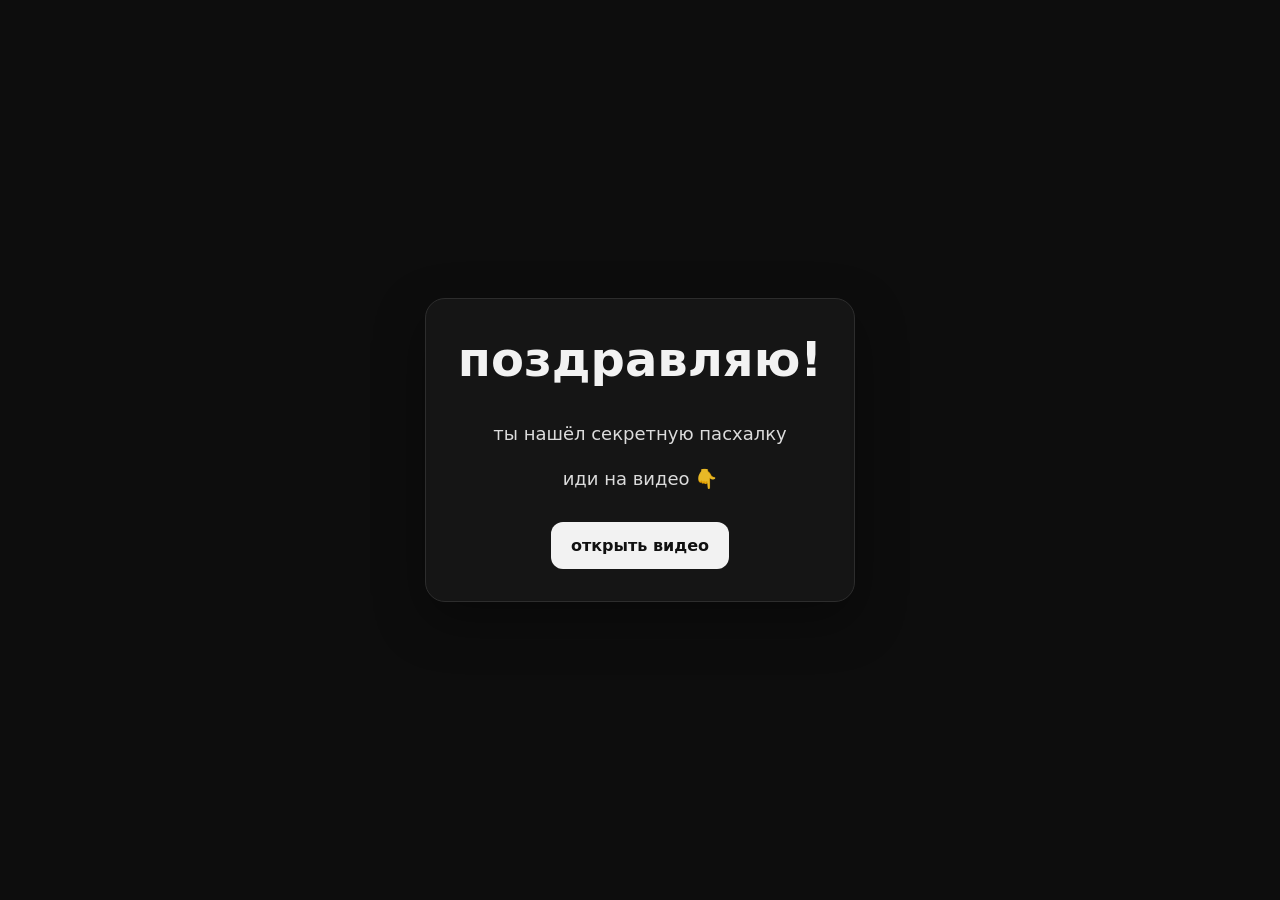
==== index.html @ 263fc194 "Add files via upload" ====
<!doctype html>
<html lang="ru">
<head>
  <meta charset="utf-8">
  <meta name="viewport" content="width=device-width,initial-scale=1">
  <title>секретная пасхалка</title>
  <style>
    body {
      margin: 0;
      min-height: 100vh;
      display: grid;
      place-items: center;
      background: #0d0d0d;
      color: #f2f2f2;
      font-family: system-ui, -apple-system, BlinkMacSystemFont, "Segoe UI", sans-serif;
      text-align: center;
      padding: 24px;
      box-sizing: border-box;
    }
    .card {
      max-width: 620px;
      padding: 32px;
      border: 1px solid #2d2d2d;
      border-radius: 20px;
      background: #151515;
      box-shadow: 0 18px 50px rgba(0,0,0,.35);
    }
    h1 {
      margin-top: 0;
      font-size: clamp(28px, 6vw, 48px);
    }
    p {
      font-size: 18px;
      line-height: 1.5;
      opacity: .9;
    }
    a {
      display: inline-block;
      margin-top: 12px;
      padding: 14px 20px;
      border-radius: 12px;
      background: #f2f2f2;
      color: #111;
      text-decoration: none;
      font-weight: 700;
    }
    a:hover {
      transform: translateY(-1px);
    }
  </style>
</head>
<body>
  <main class="card">
    <h1>поздравляю!</h1>
    <p>ты нашёл секретную пасхалку</p>
    <p>иди на видео 👇</p>
    <a href="https://youtube.com/shorts/VaSS7awDIaw?si=3-Z02sY23gAnIXRh" target="_blank" rel="noopener noreferrer">открыть видео</a>
  </main>
</body>
</html>
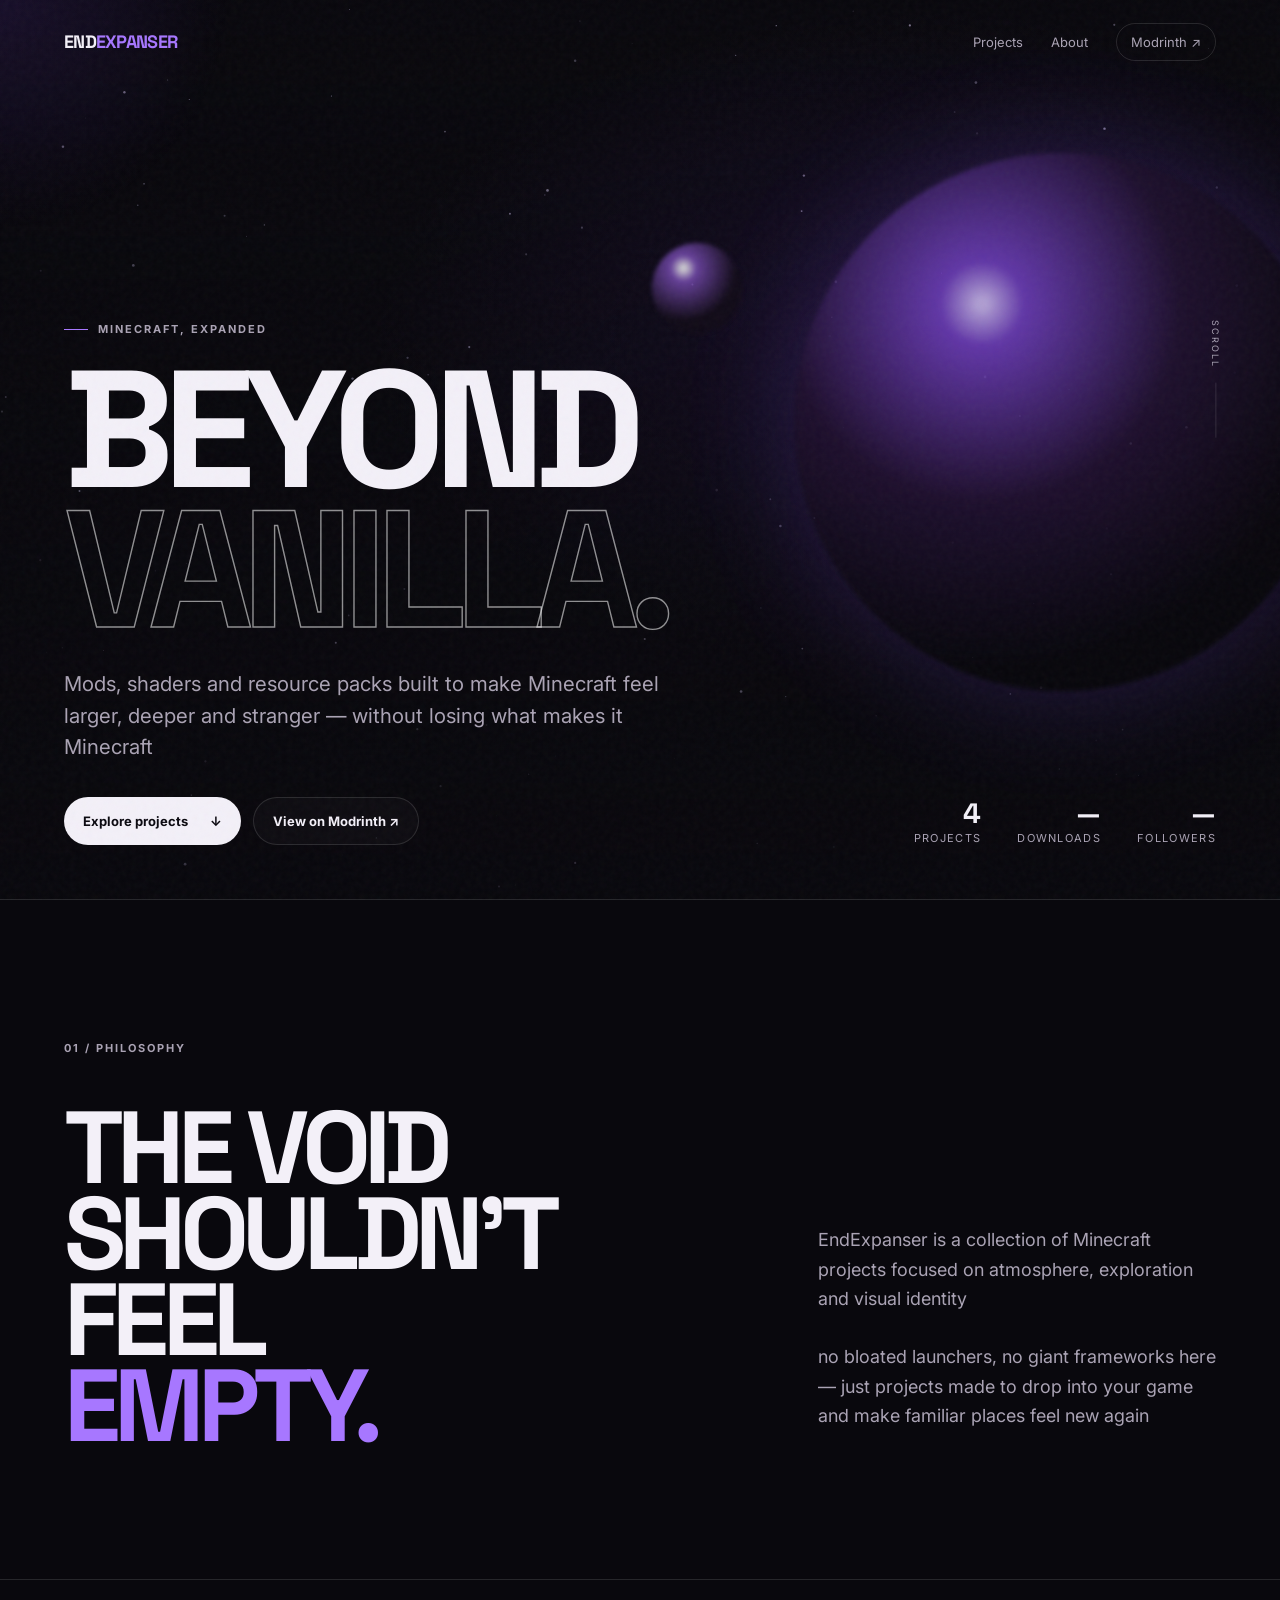
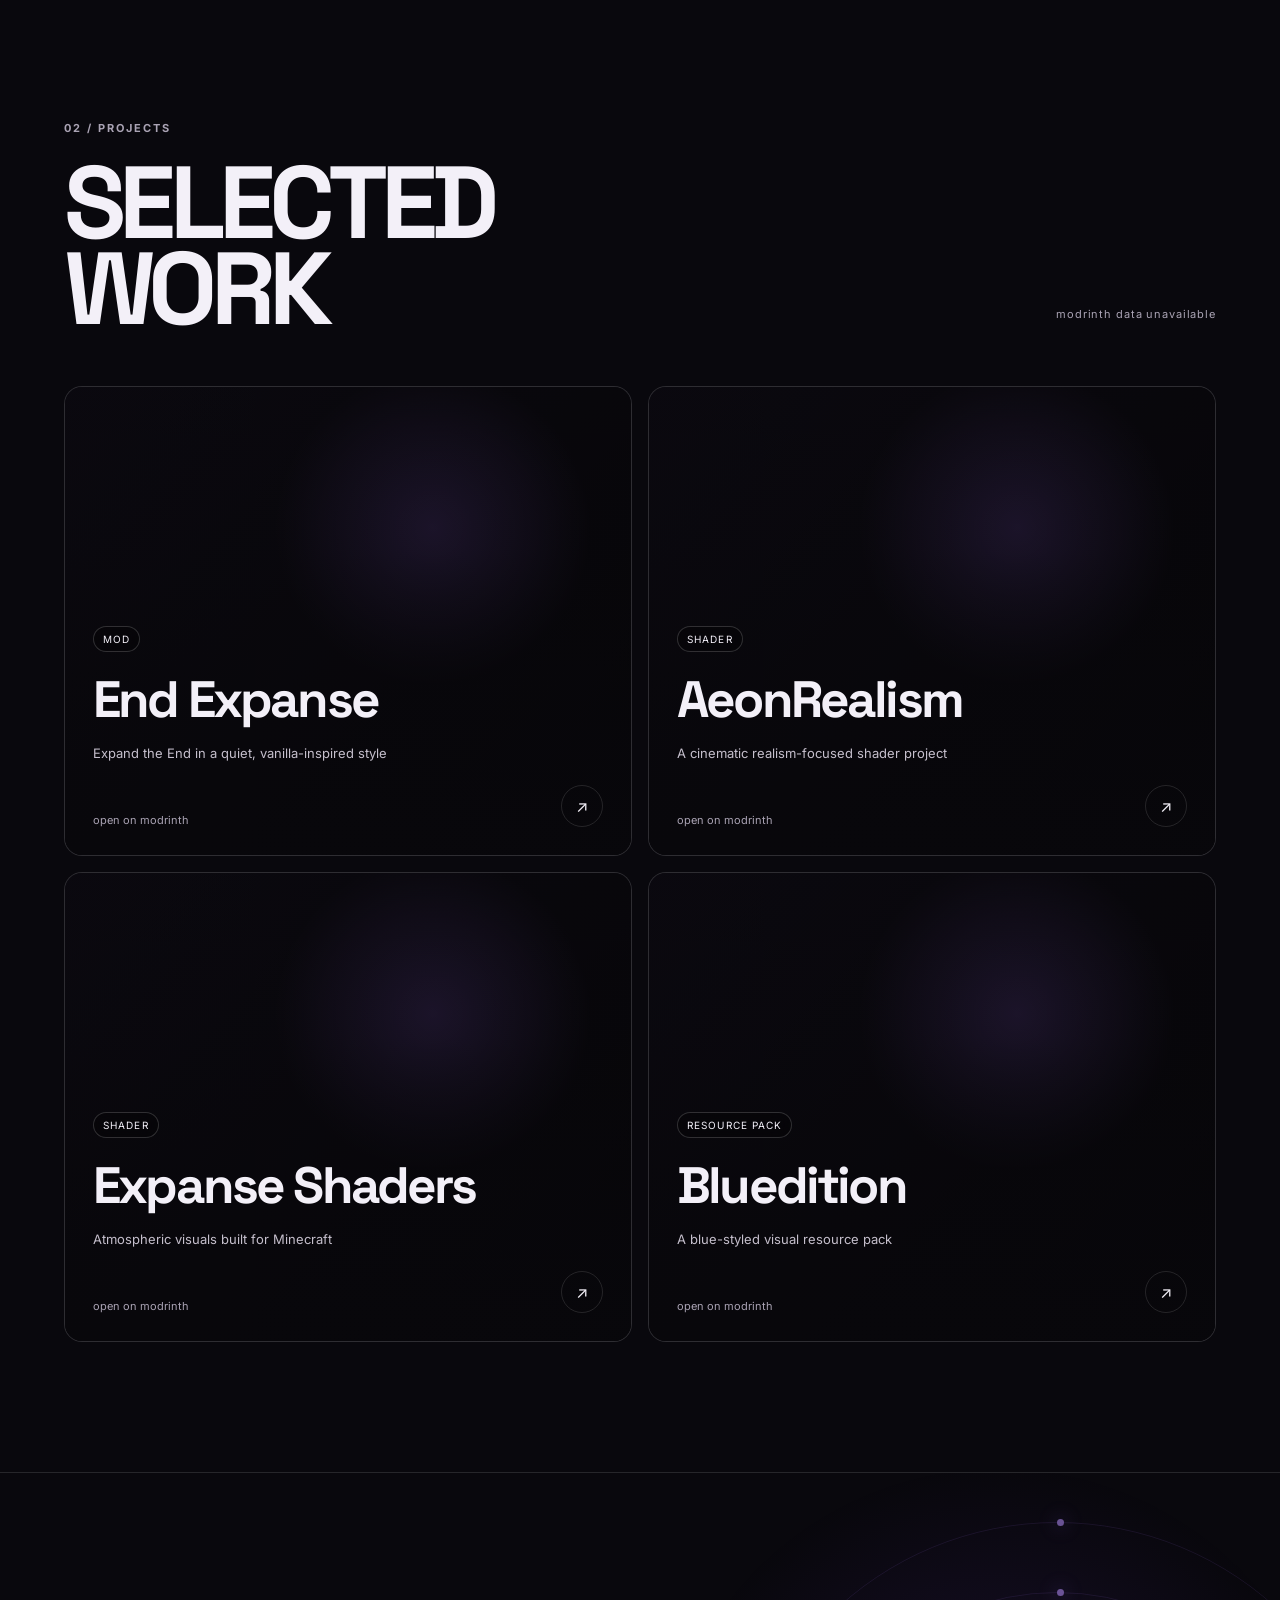
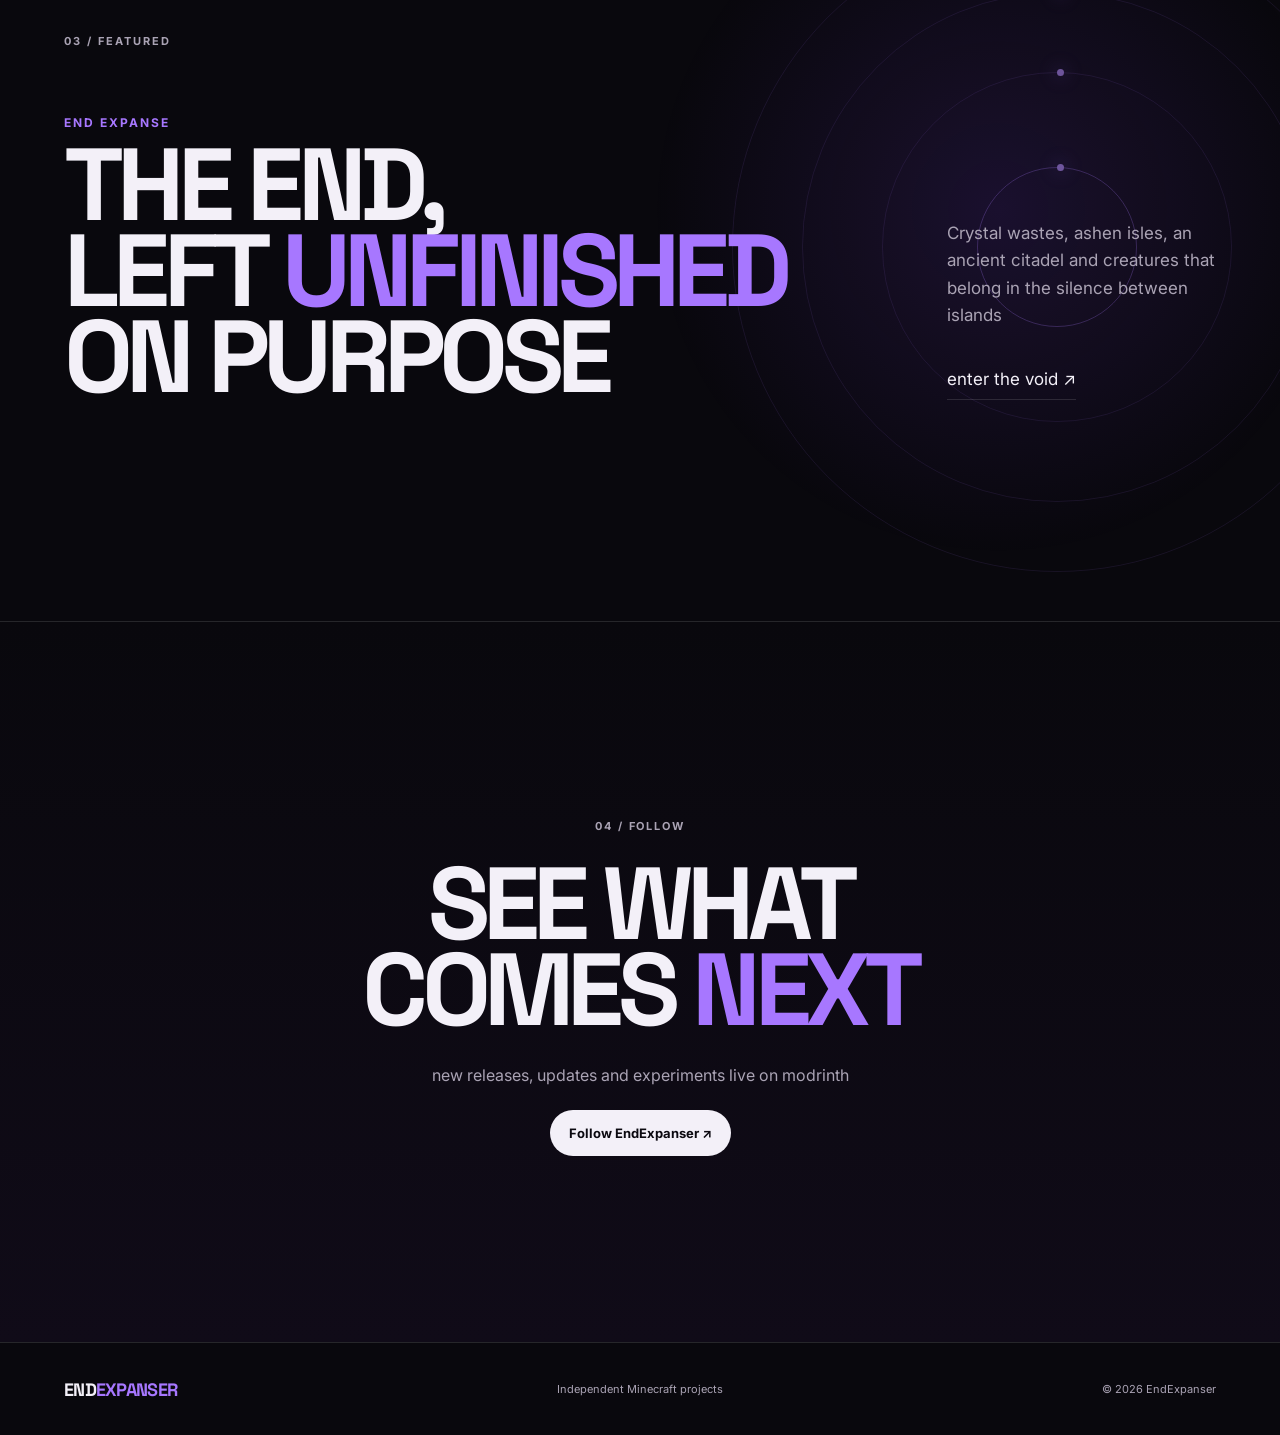
==== commit 91e4969b: "Update index.html" ====
--- a/index.html
+++ b/index.html
@@ -1,60 +1,239 @@
 <!doctype html>
-<html lang="ru">
+<html lang="en">
 <head>
   <meta charset="utf-8">
   <meta name="viewport" content="width=device-width,initial-scale=1">
-  <title>секретная пасхалка</title>
-  <style>
-    body {
-      margin: 0;
-      min-height: 100vh;
-      display: grid;
-      place-items: center;
-      background: #0d0d0d;
-      color: #f2f2f2;
-      font-family: system-ui, -apple-system, BlinkMacSystemFont, "Segoe UI", sans-serif;
-      text-align: center;
-      padding: 24px;
-      box-sizing: border-box;
-    }
-    .card {
-      max-width: 620px;
-      padding: 32px;
-      border: 1px solid #2d2d2d;
-      border-radius: 20px;
-      background: #151515;
-      box-shadow: 0 18px 50px rgba(0,0,0,.35);
-    }
-    h1 {
-      margin-top: 0;
-      font-size: clamp(28px, 6vw, 48px);
-    }
-    p {
-      font-size: 18px;
-      line-height: 1.5;
-      opacity: .9;
-    }
-    a {
-      display: inline-block;
-      margin-top: 12px;
-      padding: 14px 20px;
-      border-radius: 12px;
-      background: #f2f2f2;
-      color: #111;
-      text-decoration: none;
-      font-weight: 700;
-    }
-    a:hover {
-      transform: translateY(-1px);
-    }
-  </style>
+  <meta name="theme-color" content="#09080d">
+  <meta name="description" content="EndExpanser — Minecraft mods, shaders and resource packs">
+  <title>EndExpanser</title>
+  <link rel="preconnect" href="https://api.modrinth.com">
+  <link rel="stylesheet" href="style.css">
 </head>
 <body>
-  <main class="card">
-    <h1>поздравляю!</h1>
-    <p>ты нашёл секретную пасхалку</p>
-    <p>иди на видео 👇</p>
-    <a href="https://youtube.com/shorts/VaSS7awDIaw?si=3-Z02sY23gAnIXRh" target="_blank" rel="noopener noreferrer">открыть видео</a>
+  <div class="noise"></div>
+  <canvas id="stars" aria-hidden="true"></canvas>
+  <div class="cursor-glow" aria-hidden="true"></div>
+
+  <header class="topbar">
+    <a href="#home" class="brand">END<span>EXPANSER</span></a>
+    <nav>
+      <a href="#projects">Projects</a>
+      <a href="#about">About</a>
+      <a
+        class="nav-cta"
+        href="https://modrinth.com/user/EndExpanser"
+        target="_blank"
+        rel="noreferrer"
+      >
+        Modrinth ↗
+      </a>
+    </nav>
+  </header>
+
+  <main>
+    <section class="hero" id="home">
+      <div class="orb orb-a"></div>
+      <div class="orb orb-b"></div>
+
+      <div class="hero-copy reveal">
+        <div class="eyebrow">
+          <span></span>
+          MINECRAFT, EXPANDED
+        </div>
+
+        <h1>
+          <span class="line">BEYOND</span>
+          <span class="line outline">VANILLA.</span>
+        </h1>
+
+        <p class="lead">
+          Mods, shaders and resource packs built to make Minecraft feel larger,
+          deeper and stranger — without losing what makes it Minecraft
+        </p>
+
+        <div class="hero-actions">
+          <a class="button primary magnetic" href="#projects">
+            Explore projects
+            <b>↓</b>
+          </a>
+
+          <a
+            class="button ghost magnetic"
+            href="https://modrinth.com/user/EndExpanser"
+            target="_blank"
+            rel="noreferrer"
+          >
+            View on Modrinth ↗
+          </a>
+        </div>
+      </div>
+
+      <div class="hero-stats reveal">
+        <div>
+          <strong id="projectCount">—</strong>
+          <span>projects</span>
+        </div>
+
+        <div>
+          <strong id="downloadCount">—</strong>
+          <span>downloads</span>
+        </div>
+
+        <div>
+          <strong id="followerCount">—</strong>
+          <span>followers</span>
+        </div>
+      </div>
+
+      <div class="scroll-mark">
+        SCROLL
+        <span></span>
+      </div>
+    </section>
+
+    <section class="manifesto" id="about">
+      <p class="kicker reveal">
+        01 / PHILOSOPHY
+      </p>
+
+      <div class="manifesto-grid">
+        <h2 class="reveal">
+          THE VOID<br>
+          SHOULDN'T FEEL<br>
+          <i>EMPTY.</i>
+        </h2>
+
+        <div class="manifesto-copy reveal">
+          <p>
+            EndExpanser is a collection of Minecraft projects focused on atmosphere,
+            exploration and visual identity
+          </p>
+
+          <p>
+            no bloated launchers, no giant frameworks here — just projects made to
+            drop into your game and make familiar places feel new again
+          </p>
+        </div>
+      </div>
+    </section>
+
+    <section class="projects" id="projects">
+      <div class="section-head reveal">
+        <div>
+          <p class="kicker">
+            02 / PROJECTS
+          </p>
+
+          <h2>
+            SELECTED<br>
+            WORK
+          </h2>
+        </div>
+
+        <p id="apiStatus">
+          syncing with modrinth…
+        </p>
+      </div>
+
+      <div id="projectGrid" class="project-grid">
+        <article class="project-card skeleton">
+          <div></div>
+        </article>
+
+        <article class="project-card skeleton">
+          <div></div>
+        </article>
+
+        <article class="project-card skeleton">
+          <div></div>
+        </article>
+      </div>
+    </section>
+
+    <section class="spotlight">
+      <div class="spotlight-inner reveal">
+        <p class="kicker">
+          03 / FEATURED
+        </p>
+
+        <div class="feature-layout">
+          <div>
+            <p class="feature-label">
+              END EXPANSE
+            </p>
+
+            <h2>
+              THE END,<br>
+              LEFT <i>UNFINISHED</i><br>
+              ON PURPOSE
+            </h2>
+          </div>
+
+          <div class="feature-copy">
+            <p>
+              Crystal wastes, ashen isles, an ancient citadel and creatures that
+              belong in the silence between islands
+            </p>
+
+            <a
+              class="text-link"
+              href="https://modrinth.com/mod/end-expanse"
+              target="_blank"
+              rel="noreferrer"
+            >
+              enter the void ↗
+            </a>
+          </div>
+        </div>
+      </div>
+
+      <div class="rings" aria-hidden="true">
+        <span></span>
+        <span></span>
+        <span></span>
+        <span></span>
+      </div>
+    </section>
+
+    <section class="cta reveal">
+      <p class="kicker">
+        04 / FOLLOW
+      </p>
+
+      <h2>
+        SEE WHAT<br>
+        COMES <i>NEXT</i>
+      </h2>
+
+      <p>
+        new releases, updates and experiments live on modrinth
+      </p>
+
+      <a
+        class="button primary magnetic"
+        href="https://modrinth.com/user/EndExpanser"
+        target="_blank"
+        rel="noreferrer"
+      >
+        Follow EndExpanser ↗
+      </a>
+    </section>
   </main>
+
+  <footer>
+    <a class="brand" href="#home">
+      END<span>EXPANSER</span>
+    </a>
+
+    <p>
+      Independent Minecraft projects
+    </p>
+
+    <p>
+      © <span id="year"></span> EndExpanser
+    </p>
+  </footer>
+
+  <script src="script.js"></script>
 </body>
 </html>
--- a/style.css
+++ b/style.css
@@ -0,0 +1,196 @@
+@import url('https://fonts.googleapis.com/css2?family=Inter:wght@400;500;600;700;800&family=Space+Grotesk:wght@500;600;700&display=swap');
+
+:root{
+  --bg:#09080d;
+  --panel:#111016;
+  --text:#f3f0f8;
+  --muted:#aaa3b4;
+  --line:rgba(255,255,255,.12);
+  --accent:#a777ff;
+  --accent2:#6b33d7;
+  --green:#8bdc65;
+}
+
+*{box-sizing:border-box}
+html{scroll-behavior:smooth}
+body{
+  margin:0;
+  background:var(--bg);
+  color:var(--text);
+  font-family:Inter,system-ui,sans-serif;
+  overflow-x:hidden;
+  cursor:default;
+}
+a{color:inherit;text-decoration:none}
+::selection{background:var(--accent);color:#0a0710}
+
+.noise{
+  position:fixed;inset:0;pointer-events:none;z-index:50;opacity:.035;
+  background-image:url("data:image/svg+xml,%3Csvg viewBox='0 0 180 180' xmlns='http://www.w3.org/2000/svg'%3E%3Cfilter id='n'%3E%3CfeTurbulence type='fractalNoise' baseFrequency='.9' numOctaves='4' stitchTiles='stitch'/%3E%3C/filter%3E%3Crect width='100%25' height='100%25' filter='url(%23n)' opacity='1'/%3E%3C/svg%3E");
+}
+#stars{position:fixed;inset:0;z-index:-3;width:100%;height:100%}
+.cursor-glow{
+  position:fixed;width:500px;height:500px;border-radius:50%;pointer-events:none;z-index:-1;
+  background:radial-gradient(circle,rgba(133,70,255,.12),transparent 65%);
+  transform:translate(-50%,-50%);transition:opacity .2s;
+}
+
+.topbar{
+  position:fixed;top:0;left:0;right:0;z-index:40;
+  height:84px;padding:0 5vw;display:flex;align-items:center;justify-content:space-between;
+  border-bottom:1px solid transparent;
+  transition:.3s ease;
+}
+.topbar.scrolled{background:rgba(9,8,13,.72);backdrop-filter:blur(18px);border-color:var(--line)}
+.brand{font-family:"Space Grotesk";font-size:18px;font-weight:700;letter-spacing:-.04em}
+.brand span{color:var(--accent)}
+nav{display:flex;gap:28px;align-items:center;font-size:13px;color:var(--muted)}
+nav a{transition:.2s} nav a:hover{color:white}
+.nav-cta{padding:10px 14px;border:1px solid var(--line);border-radius:999px}
+
+.hero{
+  min-height:100svh;position:relative;display:flex;flex-direction:column;justify-content:flex-end;
+  padding:150px 5vw 6vh;overflow:hidden;border-bottom:1px solid var(--line)
+}
+.hero:before{
+  content:"";position:absolute;inset:0;z-index:-2;
+  background:
+    linear-gradient(to bottom,rgba(9,8,13,.05),rgba(9,8,13,.7)),
+    radial-gradient(ellipse at 72% 38%,rgba(96,44,184,.18),transparent 42%);
+}
+.orb{position:absolute;border-radius:50%;filter:blur(2px);z-index:-1;opacity:.8}
+.orb-a{
+  width:min(42vw,650px);aspect-ratio:1;right:-4vw;top:17vh;
+  background:radial-gradient(circle at 35% 28%,#d6c2ff 0 1%,#7542c9 8%,#221233 38%,#09080d 70%);
+  box-shadow:0 0 120px rgba(137,81,255,.28);
+  animation:float 9s ease-in-out infinite;
+}
+.orb-b{
+  width:90px;height:90px;right:42vw;top:27vh;
+  background:radial-gradient(circle at 35% 28%,#fff 0 2%,#7a4cb8 15%,#120c18 60%);
+  animation:float 7s ease-in-out infinite reverse;
+}
+@keyframes float{50%{transform:translateY(-18px) translateX(8px)}}
+
+.eyebrow,.kicker{font-size:11px;font-weight:700;letter-spacing:.18em;color:var(--muted)}
+.eyebrow{display:flex;align-items:center;gap:10px;margin-bottom:24px}
+.eyebrow span{width:24px;height:1px;background:var(--accent)}
+h1,h2{font-family:"Space Grotesk";letter-spacing:-.065em;margin:0;line-height:.84}
+h1{font-size:clamp(78px,13vw,190px)}
+h1 .line{display:block}
+h1 .outline{color:transparent;-webkit-text-stroke:1.4px rgba(255,255,255,.55)}
+.lead{max-width:620px;font-size:clamp(16px,1.6vw,22px);line-height:1.55;color:var(--muted);margin:28px 0 34px}
+.hero-actions{display:flex;gap:12px;flex-wrap:wrap}
+.button{
+  display:inline-flex;align-items:center;gap:22px;padding:15px 19px;border-radius:999px;
+  font-size:13px;font-weight:700;transition:transform .2s ease,background .2s;
+}
+.button.primary{background:var(--text);color:#0b0910}
+.button.primary:hover{background:#d9c7ff}
+.button.ghost{border:1px solid var(--line);background:rgba(255,255,255,.025)}
+.button.ghost:hover{background:rgba(255,255,255,.07)}
+.hero-stats{
+  position:absolute;right:5vw;bottom:6vh;display:flex;gap:36px;text-align:right
+}
+.hero-stats div{display:flex;flex-direction:column}
+.hero-stats strong{font-family:"Space Grotesk";font-size:28px}
+.hero-stats span{color:var(--muted);font-size:11px;text-transform:uppercase;letter-spacing:.12em}
+.scroll-mark{
+  position:absolute;right:5vw;top:48%;font-size:9px;letter-spacing:.22em;color:var(--muted);
+  transform:rotate(90deg);transform-origin:right center
+}
+.scroll-mark span{display:inline-block;width:55px;height:1px;background:var(--line);margin:0 0 3px 10px}
+
+.manifesto,.projects,.cta{padding:130px 5vw}
+.manifesto{border-bottom:1px solid var(--line)}
+.manifesto-grid{display:grid;grid-template-columns:1.25fr .75fr;gap:7vw;align-items:end;margin-top:50px}
+.manifesto h2,.projects h2,.cta h2{font-size:clamp(52px,8vw,120px)}
+h2 i{font-style:normal;color:var(--accent)}
+.manifesto-copy{font-size:18px;line-height:1.65;color:var(--muted);max-width:520px}
+.manifesto-copy p+p{margin-top:28px}
+
+.section-head{display:flex;align-items:end;justify-content:space-between;margin-bottom:54px}
+.section-head .kicker{margin-bottom:25px}
+#apiStatus{font-size:11px;color:var(--muted);letter-spacing:.08em}
+
+.project-grid{display:grid;grid-template-columns:repeat(2,1fr);gap:16px}
+.project-card{
+  min-height:470px;position:relative;overflow:hidden;border:1px solid var(--line);border-radius:18px;
+  background:var(--panel);transform-style:preserve-3d;transition:border-color .3s,transform .2s;
+}
+.project-card:hover{border-color:rgba(167,119,255,.5)}
+.project-bg{
+  position:absolute;inset:0;background-size:cover;background-position:center;
+  transition:transform .8s cubic-bezier(.2,.8,.2,1),filter .4s;filter:saturate(.75) brightness(.56)
+}
+.project-card:hover .project-bg{transform:scale(1.045);filter:saturate(1) brightness(.66)}
+.project-card:after{
+  content:"";position:absolute;inset:0;background:linear-gradient(to top,rgba(8,7,11,.94) 5%,rgba(8,7,11,.18) 65%);
+}
+.project-content{position:absolute;z-index:2;inset:auto 28px 28px;transform:translateZ(35px)}
+.project-meta{display:flex;gap:8px;flex-wrap:wrap;margin-bottom:15px}
+.pill{
+  font-size:10px;text-transform:uppercase;letter-spacing:.11em;padding:6px 9px;
+  border:1px solid rgba(255,255,255,.17);border-radius:999px;background:rgba(0,0,0,.2);backdrop-filter:blur(8px)
+}
+.project-title{font-family:"Space Grotesk";font-size:clamp(31px,4vw,55px);letter-spacing:-.055em;margin:0 0 12px}
+.project-desc{max-width:600px;color:#c5bfcc;line-height:1.5;font-size:13px;margin:0}
+.project-bottom{display:flex;justify-content:space-between;align-items:end;margin-top:22px}
+.stats-mini{display:flex;gap:18px;color:var(--muted);font-size:11px}
+.arrow{
+  width:42px;height:42px;border-radius:50%;display:grid;place-items:center;border:1px solid var(--line);
+  transition:.25s
+}
+.project-card:hover .arrow{background:var(--text);color:#09080d;transform:rotate(45deg)}
+.skeleton{animation:pulse 1.2s infinite alternate;background:linear-gradient(120deg,#0e0d12,#16131e)}
+@keyframes pulse{to{opacity:.55}}
+
+.spotlight{
+  min-height:750px;position:relative;overflow:hidden;padding:150px 5vw;border-block:1px solid var(--line);
+  background:radial-gradient(circle at 78% 45%,rgba(128,66,236,.15),transparent 32%)
+}
+.spotlight-inner{position:relative;z-index:3}
+.feature-layout{display:grid;grid-template-columns:1.5fr .5fr;gap:6vw;align-items:end;margin-top:55px}
+.feature-label{color:var(--accent);font-size:12px;font-weight:700;letter-spacing:.17em}
+.feature-layout h2{font-size:clamp(54px,8vw,115px)}
+.feature-copy{color:var(--muted);font-size:17px;line-height:1.6;max-width:390px}
+.text-link{display:inline-block;color:var(--text);margin-top:20px;border-bottom:1px solid var(--line);padding-bottom:6px}
+.rings{position:absolute;right:-8vw;top:50%;transform:translateY(-50%);width:650px;height:650px;opacity:.55}
+.rings span{position:absolute;border:1px solid rgba(171,124,255,.18);border-radius:50%;inset:0;animation:spin 18s linear infinite}
+.rings span:nth-child(2){inset:70px;animation-direction:reverse;animation-duration:14s}
+.rings span:nth-child(3){inset:150px;animation-duration:10s}
+.rings span:nth-child(4){inset:245px;border-color:rgba(171,124,255,.45)}
+.rings span:before{content:"";width:7px;height:7px;border-radius:50%;background:#b991ff;position:absolute;left:50%;top:-4px;box-shadow:0 0 20px #a777ff}
+@keyframes spin{to{transform:rotate(360deg)}}
+
+.cta{text-align:center;min-height:720px;display:flex;flex-direction:column;justify-content:center;align-items:center;background:linear-gradient(to bottom,#09080d,#100b18)}
+.cta .kicker{margin-bottom:28px}
+.cta p:not(.kicker){color:var(--muted);margin:32px 0 25px}
+footer{padding:28px 5vw;display:flex;justify-content:space-between;align-items:center;border-top:1px solid var(--line);font-size:11px;color:var(--muted)}
+footer .brand{color:var(--text)}
+
+.reveal{opacity:0;transform:translateY(34px);transition:opacity .9s cubic-bezier(.2,.8,.2,1),transform .9s cubic-bezier(.2,.8,.2,1)}
+.reveal.visible{opacity:1;transform:none}
+
+@media(max-width:850px){
+  .topbar{height:68px}.topbar nav a:not(.nav-cta){display:none}
+  .hero{padding-top:110px}
+  .hero-stats{position:static;text-align:left;margin-top:55px;gap:24px}
+  .hero-stats strong{font-size:23px}
+  .scroll-mark{display:none}
+  .orb-a{width:72vw;right:-22vw;top:18vh;opacity:.65}
+  .orb-b{display:none}
+  .manifesto,.projects,.cta{padding:90px 5vw}
+  .manifesto-grid,.feature-layout{grid-template-columns:1fr;gap:48px}
+  .project-grid{grid-template-columns:1fr}
+  .project-card{min-height:420px}
+  .section-head{align-items:start;gap:30px;flex-direction:column}
+  .spotlight{padding:100px 5vw;min-height:680px}
+  .rings{width:520px;height:520px;right:-48vw;top:68%}
+  footer{gap:20px;flex-wrap:wrap}
+}
+@media (pointer:coarse){.cursor-glow{display:none}}
+@media(prefers-reduced-motion:reduce){
+  *{scroll-behavior:auto!important;animation:none!important;transition:none!important}
+  .reveal{opacity:1;transform:none}
+}
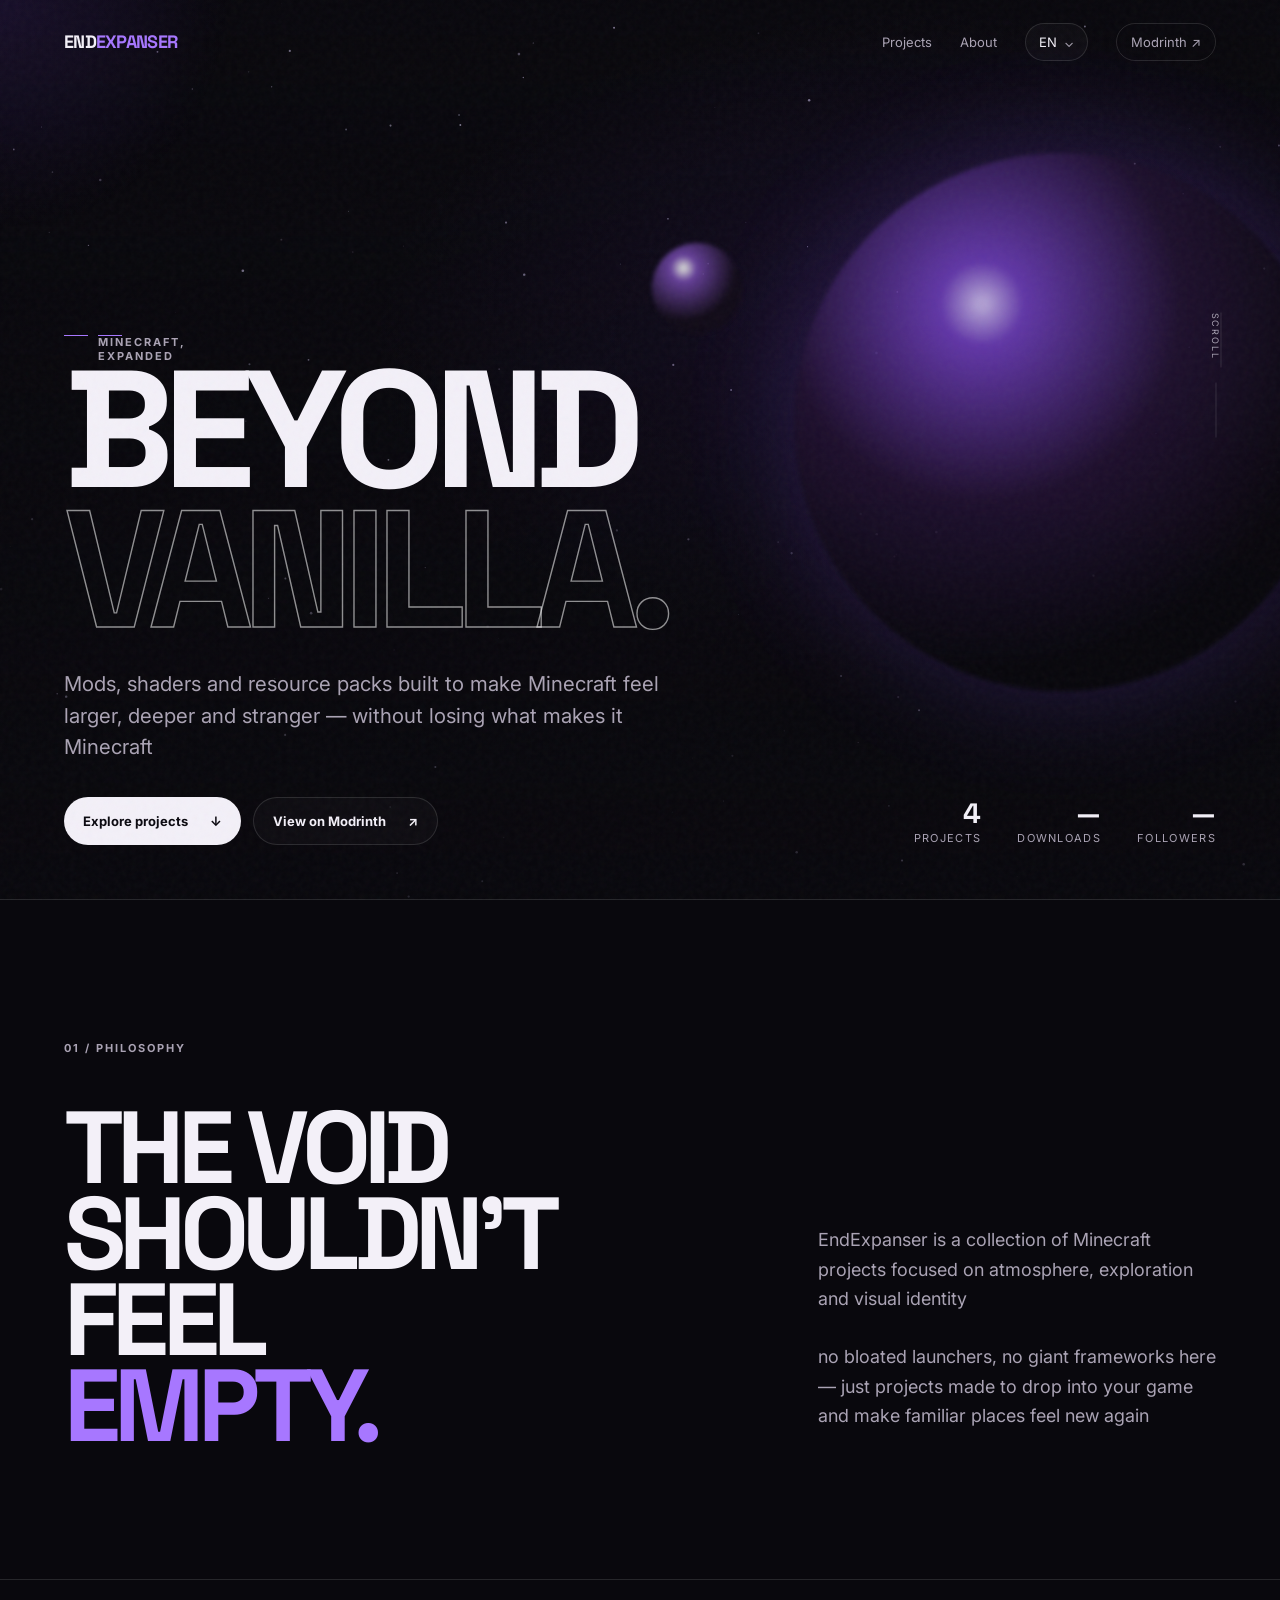
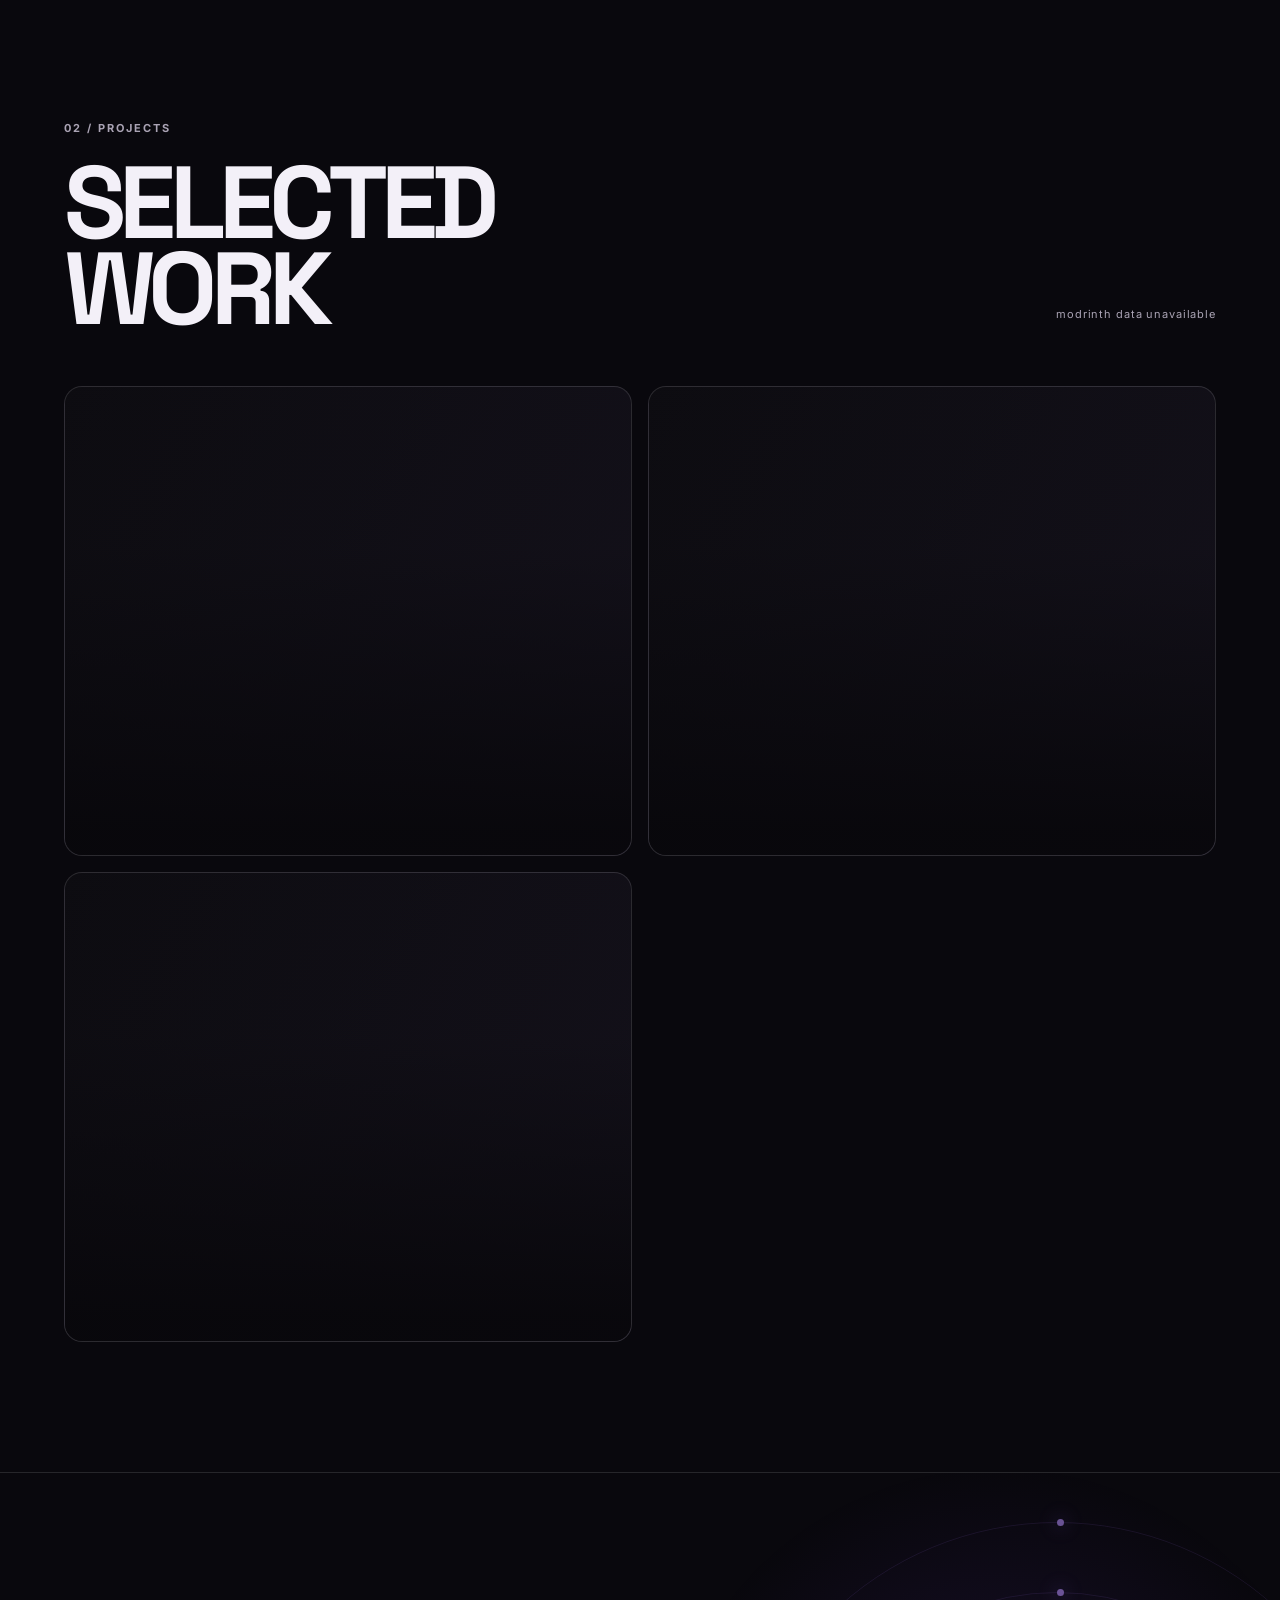
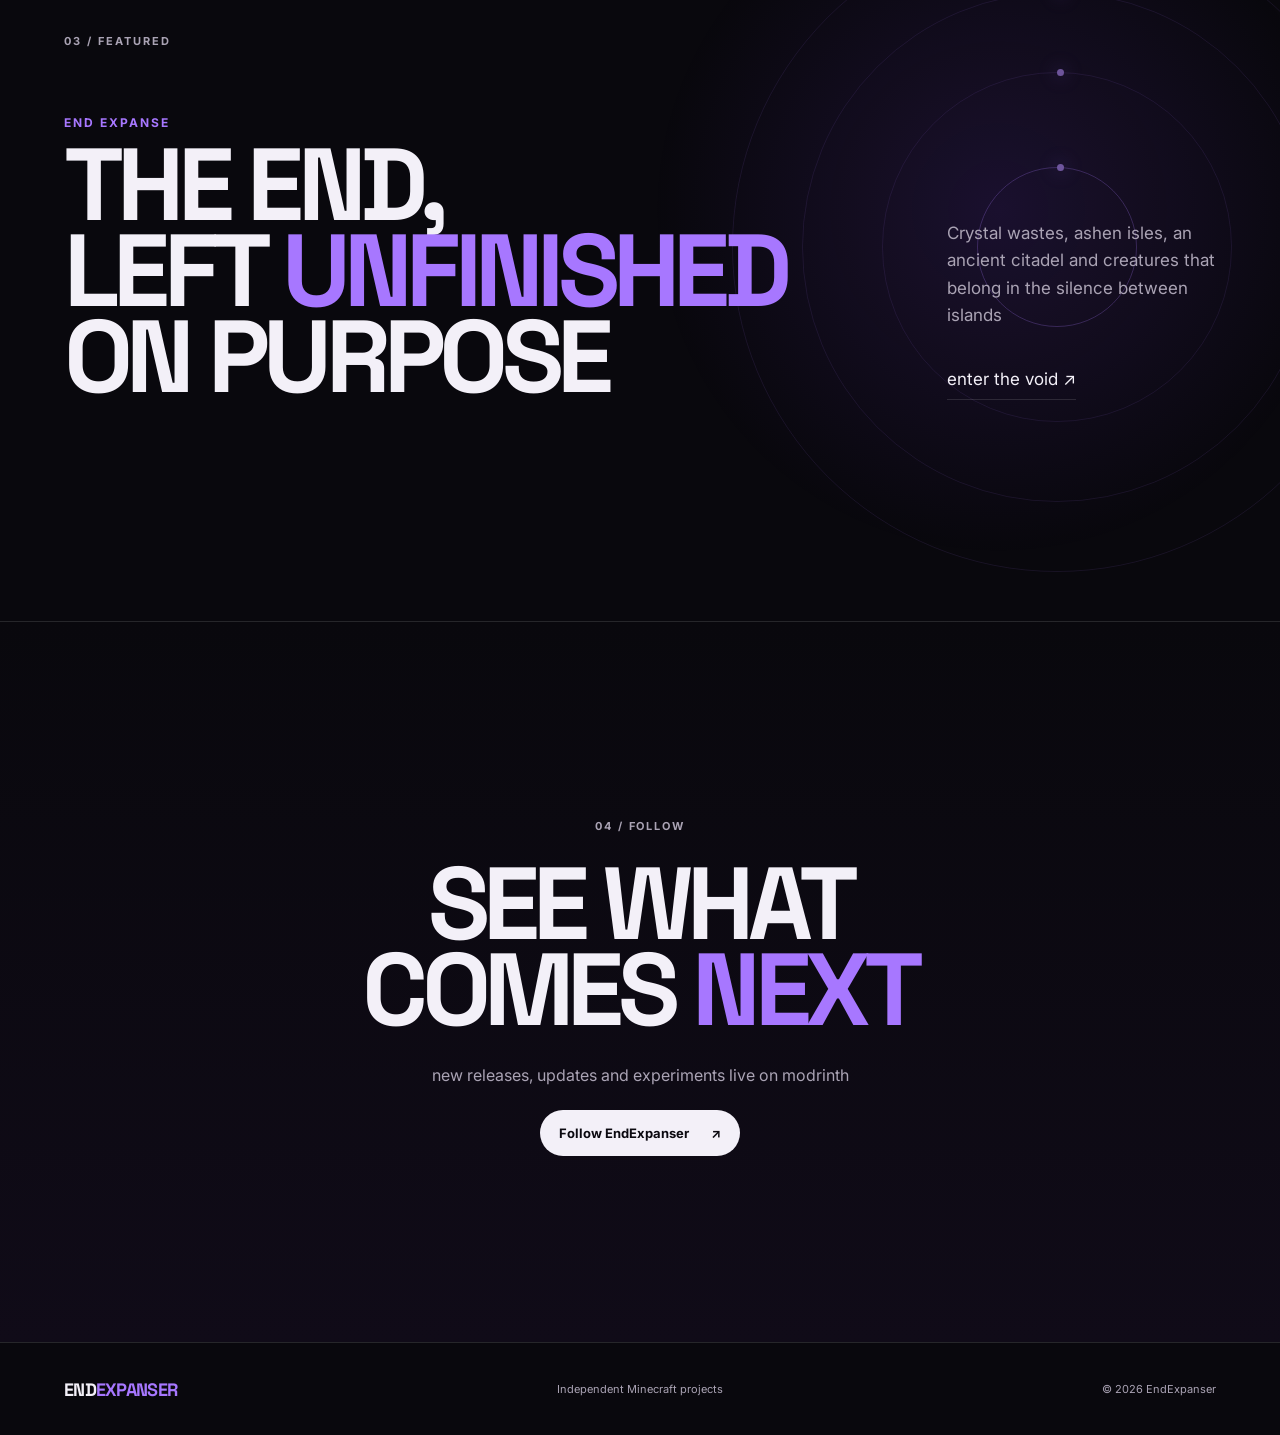
==== commit e65e6709: "Add files via upload" ====
--- a/index.html
+++ b/index.html
@@ -17,16 +17,17 @@
   <header class="topbar">
     <a href="#home" class="brand">END<span>EXPANSER</span></a>
     <nav>
-      <a href="#projects">Projects</a>
-      <a href="#about">About</a>
-      <a
-        class="nav-cta"
-        href="https://modrinth.com/user/EndExpanser"
-        target="_blank"
-        rel="noreferrer"
-      >
-        Modrinth ↗
-      </a>
+      <a href="#projects" data-i18n="nav.projects">Projects</a>
+      <a href="#about" data-i18n="nav.about">About</a>
+      <div class="language-switcher" data-lang-switcher>
+        <button class="lang-current" type="button" aria-haspopup="true" aria-expanded="false">EN <span>⌄</span></button>
+        <div class="lang-menu" role="menu">
+          <button type="button" data-lang="en">English</button>
+          <button type="button" data-lang="ru">Русский</button>
+          <button type="button" data-lang="uk">Українська</button>
+        </div>
+      </div>
+      <a class="nav-cta" href="https://modrinth.com/user/EndExpanser" target="_blank" rel="noreferrer">Modrinth ↗</a>
     </nav>
   </header>
 
@@ -34,84 +35,40 @@
     <section class="hero" id="home">
       <div class="orb orb-a"></div>
       <div class="orb orb-b"></div>
-
       <div class="hero-copy reveal">
-        <div class="eyebrow">
-          <span></span>
-          MINECRAFT, EXPANDED
-        </div>
-
+        <div class="eyebrow"><span></span> <span data-i18n="hero.eyebrow">MINECRAFT, EXPANDED</span></div>
         <h1>
-          <span class="line">BEYOND</span>
-          <span class="line outline">VANILLA.</span>
+          <span class="line"><span data-i18n="hero.beyond">BEYOND</span></span>
+          <span class="line outline"><span data-i18n="hero.vanilla">VANILLA.</span></span>
         </h1>
-
         <p class="lead">
-          Mods, shaders and resource packs built to make Minecraft feel larger,
-          deeper and stranger — without losing what makes it Minecraft
+          <span data-i18n="hero.lead">Mods, shaders and resource packs built to make Minecraft feel larger, deeper and stranger — without losing what makes it Minecraft</span>
         </p>
-
         <div class="hero-actions">
-          <a class="button primary magnetic" href="#projects">
-            Explore projects
-            <b>↓</b>
-          </a>
-
-          <a
-            class="button ghost magnetic"
-            href="https://modrinth.com/user/EndExpanser"
-            target="_blank"
-            rel="noreferrer"
-          >
-            View on Modrinth ↗
-          </a>
+          <a class="button primary magnetic" href="#projects"><span data-i18n="hero.explore">Explore projects</span> <b>↓</b></a>
+          <a class="button ghost magnetic" href="https://modrinth.com/user/EndExpanser" target="_blank" rel="noreferrer"><span data-i18n="hero.modrinth">View on Modrinth</span> ↗</a>
         </div>
       </div>
 
       <div class="hero-stats reveal">
-        <div>
-          <strong id="projectCount">—</strong>
-          <span>projects</span>
-        </div>
-
-        <div>
-          <strong id="downloadCount">—</strong>
-          <span>downloads</span>
-        </div>
-
-        <div>
-          <strong id="followerCount">—</strong>
-          <span>followers</span>
-        </div>
+        <div><strong id="projectCount">—</strong><span data-i18n="stats.projects">projects</span></div>
+        <div><strong id="downloadCount">—</strong><span data-i18n="stats.downloads">downloads</span></div>
+        <div><strong id="followerCount">—</strong><span data-i18n="stats.followers">followers</span></div>
       </div>
 
-      <div class="scroll-mark">
-        SCROLL
-        <span></span>
-      </div>
+      <div class="scroll-mark"><span data-i18n="scroll">SCROLL</span> <span></span></div>
     </section>
 
     <section class="manifesto" id="about">
-      <p class="kicker reveal">
-        01 / PHILOSOPHY
-      </p>
-
+      <p class="kicker reveal"><span data-i18n="philosophy.kicker">01 / PHILOSOPHY</span></p>
       <div class="manifesto-grid">
-        <h2 class="reveal">
-          THE VOID<br>
-          SHOULDN'T FEEL<br>
-          <i>EMPTY.</i>
-        </h2>
-
+        <h2 class="reveal"><span data-i18n="philosophy.title">THE VOID<br>SHOULDN'T FEEL<br><i>EMPTY.</i></span></h2>
         <div class="manifesto-copy reveal">
           <p>
-            EndExpanser is a collection of Minecraft projects focused on atmosphere,
-            exploration and visual identity
+            <span data-i18n="philosophy.p1">EndExpanser is a collection of Minecraft projects focused on atmosphere, exploration and visual identity</span>
           </p>
-
           <p>
-            no bloated launchers, no giant frameworks here — just projects made to
-            drop into your game and make familiar places feel new again
+            <span data-i18n="philosophy.p2">no bloated launchers, no giant frameworks here — just projects made to drop into your game and make familiar places feel new again</span>
           </p>
         </div>
       </div>
@@ -120,118 +77,52 @@
     <section class="projects" id="projects">
       <div class="section-head reveal">
         <div>
-          <p class="kicker">
-            02 / PROJECTS
-          </p>
-
-          <h2>
-            SELECTED<br>
-            WORK
-          </h2>
+          <p class="kicker"><span data-i18n="projects.kicker">02 / PROJECTS</span></p>
+          <h2><span data-i18n="projects.title">SELECTED<br>WORK</span></h2>
         </div>
-
-        <p id="apiStatus">
-          syncing with modrinth…
-        </p>
+        <p id="apiStatus"><span data-i18n="api.syncing">syncing with modrinth…</span></p>
       </div>
 
       <div id="projectGrid" class="project-grid">
-        <article class="project-card skeleton">
-          <div></div>
-        </article>
-
-        <article class="project-card skeleton">
-          <div></div>
-        </article>
-
-        <article class="project-card skeleton">
-          <div></div>
-        </article>
+        <article class="project-card skeleton"><div></div></article>
+        <article class="project-card skeleton"><div></div></article>
+        <article class="project-card skeleton"><div></div></article>
       </div>
     </section>
 
     <section class="spotlight">
       <div class="spotlight-inner reveal">
-        <p class="kicker">
-          03 / FEATURED
-        </p>
-
+        <p class="kicker"><span data-i18n="featured.kicker">03 / FEATURED</span></p>
         <div class="feature-layout">
           <div>
-            <p class="feature-label">
-              END EXPANSE
-            </p>
-
-            <h2>
-              THE END,<br>
-              LEFT <i>UNFINISHED</i><br>
-              ON PURPOSE
-            </h2>
+            <p class="feature-label"><span data-i18n="featured.label">END EXPANSE</span></p>
+            <h2><span data-i18n="featured.title">THE END,<br>LEFT <i>UNFINISHED</i><br>ON PURPOSE</span></h2>
           </div>
-
           <div class="feature-copy">
             <p>
-              Crystal wastes, ashen isles, an ancient citadel and creatures that
-              belong in the silence between islands
+              <span data-i18n="featured.p">Crystal wastes, ashen isles, an ancient citadel and creatures that belong in the silence between islands</span>
             </p>
-
-            <a
-              class="text-link"
-              href="https://modrinth.com/mod/end-expanse"
-              target="_blank"
-              rel="noreferrer"
-            >
-              enter the void ↗
-            </a>
+            <a class="text-link" href="https://modrinth.com/mod/end-expanse" target="_blank" rel="noreferrer"><span data-i18n="featured.link">enter the void</span> ↗</a>
           </div>
         </div>
       </div>
-
       <div class="rings" aria-hidden="true">
-        <span></span>
-        <span></span>
-        <span></span>
-        <span></span>
+        <span></span><span></span><span></span><span></span>
       </div>
     </section>
 
     <section class="cta reveal">
-      <p class="kicker">
-        04 / FOLLOW
-      </p>
-
-      <h2>
-        SEE WHAT<br>
-        COMES <i>NEXT</i>
-      </h2>
-
-      <p>
-        new releases, updates and experiments live on modrinth
-      </p>
-
-      <a
-        class="button primary magnetic"
-        href="https://modrinth.com/user/EndExpanser"
-        target="_blank"
-        rel="noreferrer"
-      >
-        Follow EndExpanser ↗
-      </a>
+      <p class="kicker"><span data-i18n="follow.kicker">04 / FOLLOW</span></p>
+      <h2><span data-i18n="follow.title">SEE WHAT<br>COMES <i>NEXT</i></span></h2>
+      <p><span data-i18n="follow.p">new releases, updates and experiments live on modrinth</span></p>
+      <a class="button primary magnetic" href="https://modrinth.com/user/EndExpanser" target="_blank" rel="noreferrer"><span data-i18n="follow.button">Follow EndExpanser</span> ↗</a>
     </section>
   </main>
 
   <footer>
-    <a class="brand" href="#home">
-      END<span>EXPANSER</span>
-    </a>
-
-    <p>
-      Independent Minecraft projects
-    </p>
-
-    <p>
-      © <span id="year"></span> EndExpanser
-    </p>
+    <a class="brand" href="#home">END<span>EXPANSER</span></a>
+    <p><span data-i18n="footer.text">Independent Minecraft projects</span></p>
+    <p>© <span id="year"></span> EndExpanser</p>
   </footer>
 
   <script src="script.js"></script>
--- a/style.css
+++ b/style.css
@@ -194,3 +194,79 @@
   *{scroll-behavior:auto!important;animation:none!important;transition:none!important}
   .reveal{opacity:1;transform:none}
 }
+
+
+/* language switcher */
+.language-switcher{position:relative}
+.lang-current,.lang-menu button{font:inherit;color:inherit}
+.lang-current{display:flex;align-items:center;gap:7px;padding:10px 13px;border:1px solid var(--line);border-radius:999px;background:rgba(255,255,255,.025);color:var(--text);cursor:pointer}
+.lang-current span{color:var(--muted);transition:transform .2s}
+.language-switcher.open .lang-current span{transform:rotate(180deg)}
+.lang-menu{position:absolute;right:0;top:calc(100% + 9px);min-width:156px;padding:7px;border:1px solid var(--line);border-radius:14px;background:rgba(14,12,20,.96);backdrop-filter:blur(20px);box-shadow:0 18px 50px rgba(0,0,0,.35);opacity:0;visibility:hidden;transform:translateY(-7px);transition:.2s;z-index:100}
+.language-switcher.open .lang-menu{opacity:1;visibility:visible;transform:none}
+.lang-menu button{display:block;width:100%;padding:10px 11px;border:0;border-radius:9px;background:transparent;text-align:left;cursor:pointer;color:var(--muted)}
+.lang-menu button:hover,.lang-menu button.active{background:rgba(255,255,255,.07);color:white}
+
+/* desktop polish */
+@media(min-width:1100px){
+  .topbar{padding-inline:max(5vw,calc((100vw - 1500px)/2))}
+  .hero,.manifesto,.projects,.spotlight,.cta{padding-left:max(5vw,calc((100vw - 1500px)/2));padding-right:max(5vw,calc((100vw - 1500px)/2))}
+  footer{padding-inline:max(5vw,calc((100vw - 1500px)/2))}
+  .project-grid{grid-template-columns:repeat(2,minmax(0,1fr))}
+}
+
+/* tablet */
+@media(max-width:980px){
+  h1{font-size:clamp(64px,14vw,120px)}
+  .hero{min-height:92svh}
+  .hero-stats{right:5vw}
+  .project-card{min-height:400px}
+  .manifesto-grid{grid-template-columns:1fr;gap:40px}
+  .feature-layout{grid-template-columns:1fr;gap:45px}
+}
+
+/* phone-specific layout */
+@media(max-width:680px){
+  body{font-size:15px}
+  .topbar{height:64px;padding:0 16px;background:rgba(9,8,13,.72);backdrop-filter:blur(16px);border-color:var(--line)}
+  .brand{font-size:15px}
+  nav{gap:7px}
+  nav>a:not(.nav-cta){display:none}
+  .nav-cta{padding:9px 11px;font-size:11px}
+  .lang-current{padding:9px 10px;font-size:11px}
+  .lang-menu{right:0;min-width:145px}
+  .hero{min-height:auto;padding:105px 16px 45px;justify-content:flex-start}
+  .hero-copy{padding-top:8vh}
+  .eyebrow{font-size:9px;margin-bottom:18px}
+  h1{font-size:clamp(56px,18vw,88px);line-height:.88}
+  .lead{font-size:15px;line-height:1.6;margin:22px 0 26px;max-width:95%}
+  .hero-actions{display:grid;grid-template-columns:1fr;gap:9px}
+  .button{justify-content:space-between;width:100%;padding:14px 16px}
+  .hero-stats{position:static;display:grid;grid-template-columns:repeat(3,1fr);gap:7px;margin-top:34px;text-align:left}
+  .hero-stats div{padding:12px 10px;border:1px solid var(--line);border-radius:12px;background:rgba(255,255,255,.025)}
+  .hero-stats strong{font-size:19px}
+  .hero-stats span{font-size:8px;letter-spacing:.08em}
+  .orb-a{width:100vw;right:-48vw;top:11vh;opacity:.5}
+  .manifesto,.projects,.cta{padding:72px 16px}
+  .manifesto-grid{margin-top:30px;gap:28px}
+  .manifesto h2,.projects h2,.cta h2{font-size:clamp(46px,15vw,70px);line-height:.9}
+  .manifesto-copy{font-size:15px}
+  .section-head{margin-bottom:28px;gap:18px}
+  .section-head .kicker{margin-bottom:16px}
+  .project-grid{gap:11px}
+  .project-card{min-height:350px;border-radius:14px}
+  .project-content{inset:auto 18px 18px}
+  .project-title{font-size:36px}
+  .project-desc{font-size:12px}
+  .stats-mini{flex-direction:column;gap:4px;font-size:10px}
+  .arrow{width:38px;height:38px}
+  .spotlight{padding:78px 16px;min-height:610px}
+  .feature-layout{margin-top:34px;gap:30px}
+  .feature-layout h2{font-size:clamp(45px,14vw,67px)}
+  .feature-copy{font-size:15px}
+  .rings{width:380px;height:380px;right:-58vw;top:73%}
+  .cta{min-height:560px}
+  footer{padding:22px 16px;display:grid;grid-template-columns:1fr auto;gap:9px;font-size:10px}
+  footer p:nth-of-type(1){grid-column:1/-1;order:3;margin:0}
+  footer p:nth-of-type(2){margin:0;text-align:right}
+}
